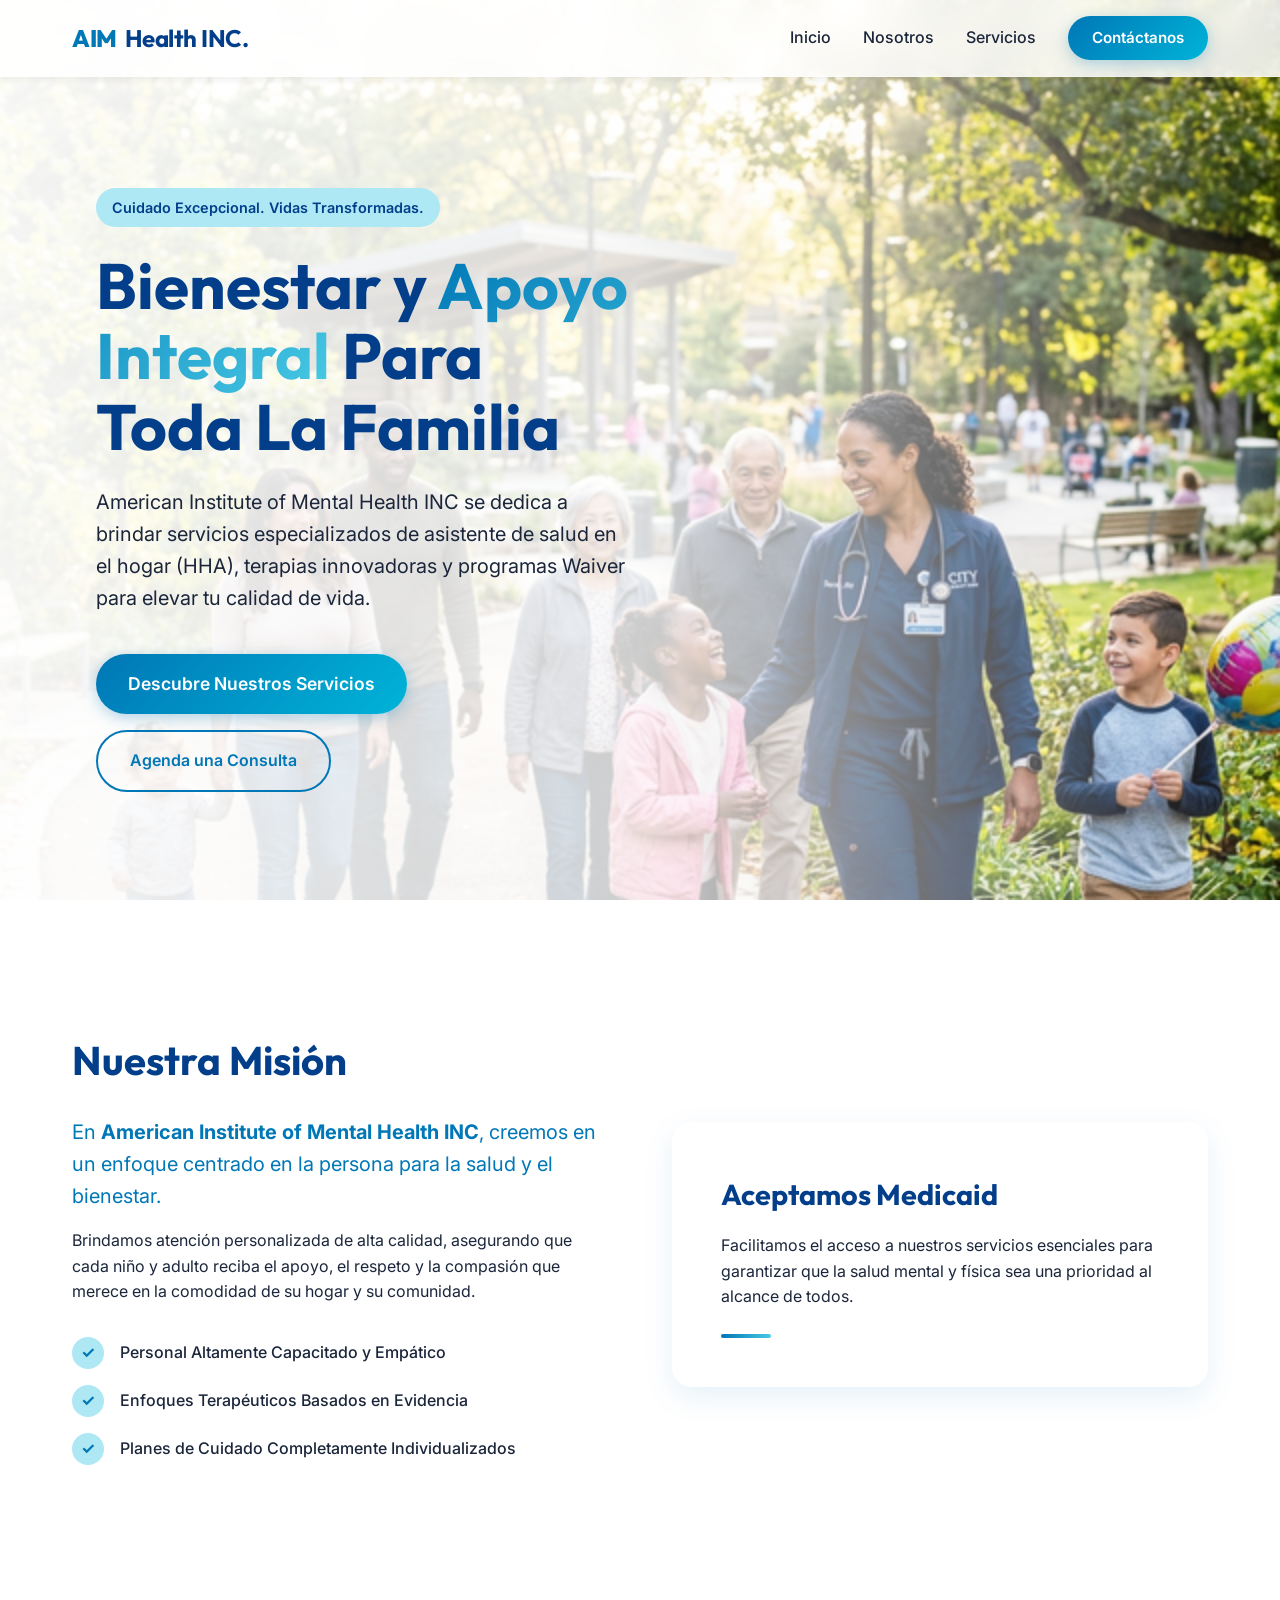
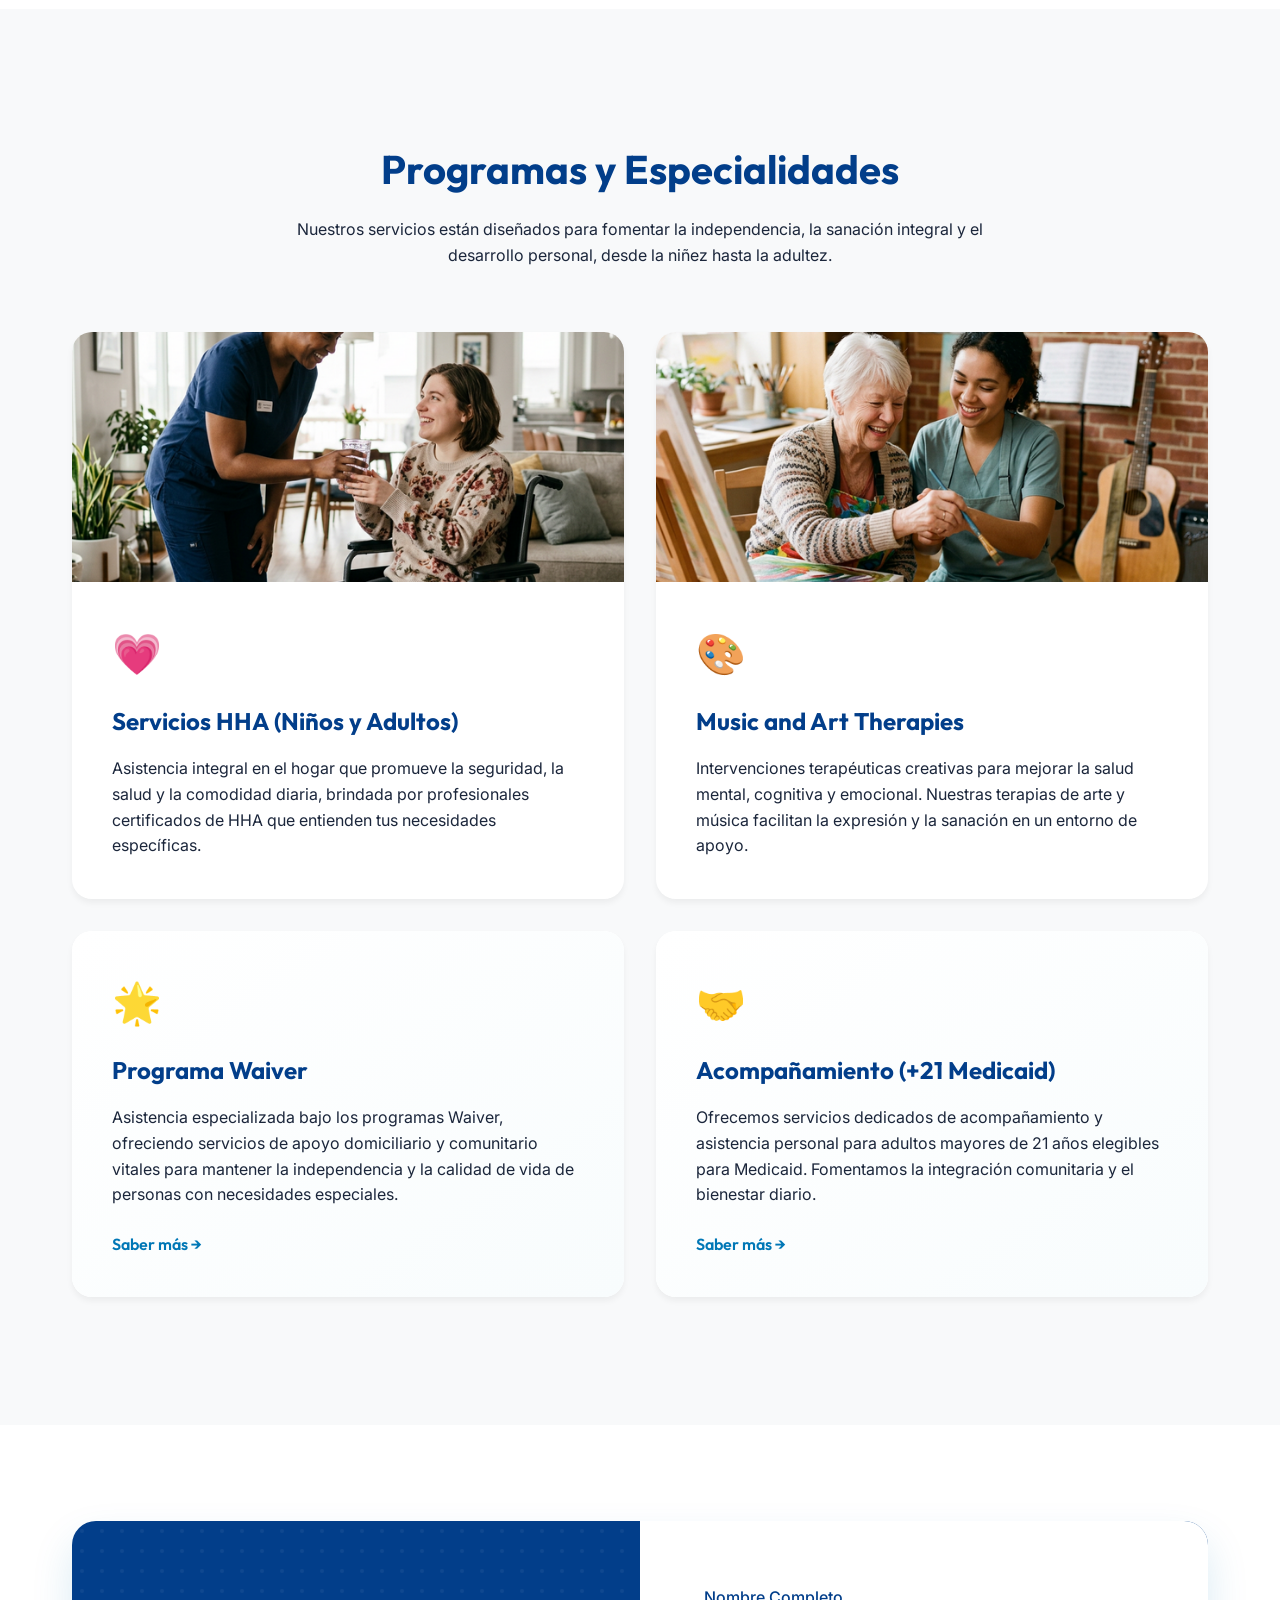
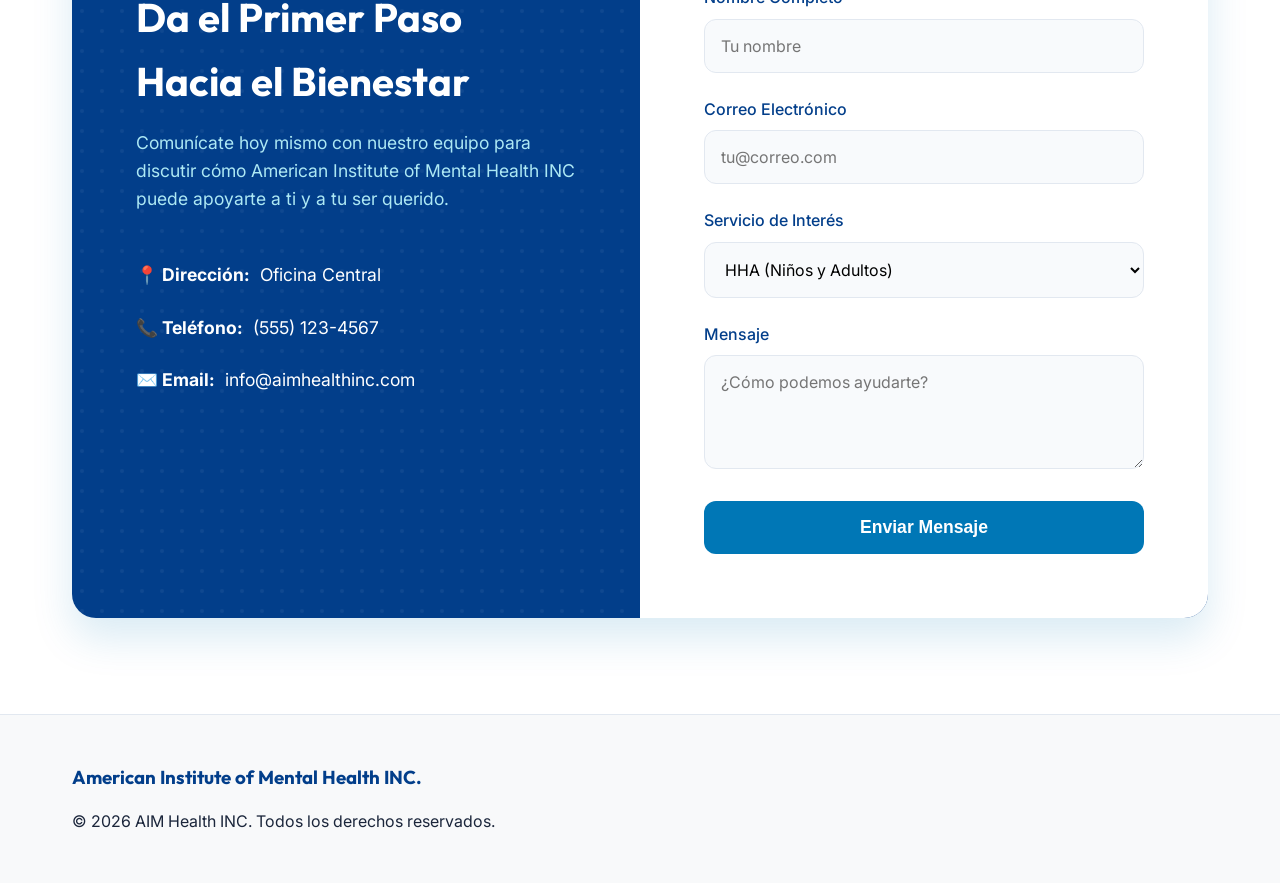
==== index.html @ caf3b5b5 "feat: init premium static site for AIM Health INC with custom domains" ====
<!DOCTYPE html>
<html lang="es">
<head>
    <meta charset="UTF-8">
    <meta name="viewport" content="width=device-width, initial-scale=1.0">
    <title>American Institute of Mental Health INC | Servicios HHA, Terapia y Waiver</title>
    <meta name="description" content="Servicios de HHA para niños y adultos, terapias de música y arte, waiver y acompañamiento de mayores de 21 años con Medicaid.">
    
    <!-- Google Fonts -->
    <link rel="preconnect" href="https://fonts.googleapis.com">
    <link rel="preconnect" href="https://fonts.gstatic.com" crossorigin>
    <link href="https://fonts.googleapis.com/css2?family=Inter:wght@300;400;500;600&family=Outfit:wght@400;600;700;800&display=swap" rel="stylesheet">
    
    <!-- Custom CSS -->
    <link rel="stylesheet" href="css/style.css">
</head>
<body>
    <!-- Navbar -->
    <nav class="navbar" id="navbar">
        <div class="nav-container">
            <a href="#" class="logo">
                <span class="logo-accent">AIM</span> Health INC.
            </a>
            
            <div class="menu-toggle" id="mobile-menu">
                <span class="bar"></span>
                <span class="bar"></span>
                <span class="bar"></span>
            </div>
            
            <ul class="nav-menu" id="nav-menu">
                <li><a href="#inicio" class="nav-link">Inicio</a></li>
                <li><a href="#nosotros" class="nav-link">Nosotros</a></li>
                <li><a href="#servicios" class="nav-link">Servicios</a></li>
                <li><a href="#contacto" class="btn-primary-small block-mobile">Contáctanos</a></li>
            </ul>
        </div>
    </nav>

    <!-- Hero Section -->
    <section id="inicio" class="hero">
        <div class="hero-bg">
            <img src="assets/images/hero_aim_health_1772994815696.png" alt="Profesionales de salud compasivos caminando en el parque" class="hero-image">
            <div class="hero-overlay"></div>
        </div>
        
        <div class="hero-content animate-on-scroll slide-up">
            <span class="badge">Cuidado Excepcional. Vidas Transformadas.</span>
            <h1>Bienestar y <span class="text-gradient">Apoyo Integral</span> Para Toda La Familia</h1>
            <p>American Institute of Mental Health INC se dedica a brindar servicios especializados de asistente de salud en el hogar (HHA), terapias innovadoras y programas Waiver para elevar tu calidad de vida.</p>
            <div class="hero-buttons">
                <a href="#servicios" class="btn-primary">Descubre Nuestros Servicios</a>
                <a href="#contacto" class="btn-secondary">Agenda una Consulta</a>
            </div>
        </div>
    </section>

    <!-- About Section -->
    <section id="nosotros" class="about">
        <div class="container animate-on-scroll fade-in">
            <div class="about-grid">
                <div class="about-text">
                    <h2 class="section-title">Nuestra Misión</h2>
                    <p class="lead">En <strong>American Institute of Mental Health INC</strong>, creemos en un enfoque centrado en la persona para la salud y el bienestar.</p>
                    <p>Brindamos atención personalizada de alta calidad, asegurando que cada niño y adulto reciba el apoyo, el respeto y la compasión que merece en la comodidad de su hogar y su comunidad.</p>
                    
                    <ul class="feature-list">
                        <li>
                            <div class="icon-box">✓</div>
                            <span>Personal Altamente Capacitado y Empático</span>
                        </li>
                        <li>
                            <div class="icon-box">✓</div>
                            <span>Enfoques Terapéuticos Basados en Evidencia</span>
                        </li>
                        <li>
                            <div class="icon-box">✓</div>
                            <span>Planes de Cuidado Completamente Individualizados</span>
                        </li>
                    </ul>
                </div>
                <div class="about-visual">
                    <div class="glass-card premium-card">
                        <h3>Aceptamos Medicaid</h3>
                        <p>Facilitamos el acceso a nuestros servicios esenciales para garantizar que la salud mental y física sea una prioridad al alcance de todos.</p>
                        <div class="gradient-line"></div>
                    </div>
                </div>
            </div>
        </div>
    </section>

    <!-- Services Section -->
    <section id="servicios" class="services">
        <div class="container">
            <div class="section-header animate-on-scroll slide-up">
                <h2>Programas y Especialidades</h2>
                <p>Nuestros servicios están diseñados para fomentar la independencia, la sanación integral y el desarrollo personal, desde la niñez hasta la adultez.</p>
            </div>

            <div class="services-grid">
                <!-- Service 1 -->
                <div class="service-card animate-on-scroll slide-up" style="transition-delay: 0.1s;">
                    <div class="service-image-container">
                        <img src="assets/images/hha_companion_aim_health_1772994912987.png" alt="Servicios HHA" class="service-img">
                    </div>
                    <div class="service-content">
                        <div class="service-icon">💗</div>
                        <h3>Servicios HHA (Niños y Adultos)</h3>
                        <p>Asistencia integral en el hogar que promueve la seguridad, la salud y la comodidad diaria, brindada por profesionales certificados de HHA que entienden tus necesidades específicas.</p>
                    </div>
                </div>

                <!-- Service 2 -->
                <div class="service-card animate-on-scroll slide-up" style="transition-delay: 0.2s;">
                    <div class="service-image-container">
                        <img src="assets/images/therapy_aim_health_1772994847223.png" alt="Music and Art Therapy" class="service-img">
                    </div>
                    <div class="service-content">
                        <div class="service-icon">🎨</div>
                        <h3>Music and Art Therapies</h3>
                        <p>Intervenciones terapéuticas creativas para mejorar la salud mental, cognitiva y emocional. Nuestras terapias de arte y música facilitan la expresión y la sanación en un entorno de apoyo.</p>
                    </div>
                </div>

                <!-- Service 3 -->
                <div class="service-card animate-on-scroll slide-up" style="transition-delay: 0.3s;">
                    <div class="service-content single-content">
                        <div class="service-icon">🌟</div>
                        <h3>Programa Waiver</h3>
                        <p>Asistencia especializada bajo los programas Waiver, ofreciendo servicios de apoyo domiciliario y comunitario vitales para mantener la independencia y la calidad de vida de personas con necesidades especiales.</p>
                        <a href="#contacto" class="btn-link">Saber más &rarr;</a>
                    </div>
                </div>

                <!-- Service 4 -->
                <div class="service-card animate-on-scroll slide-up" style="transition-delay: 0.4s;">
                    <div class="service-content single-content">
                        <div class="service-icon">🤝</div>
                        <h3>Acompañamiento (+21 Medicaid)</h3>
                        <p>Ofrecemos servicios dedicados de acompañamiento y asistencia personal para adultos mayores de 21 años elegibles para Medicaid. Fomentamos la integración comunitaria y el bienestar diario.</p>
                        <a href="#contacto" class="btn-link">Saber más &rarr;</a>
                    </div>
                </div>
            </div>
        </div>
    </section>

    <!-- Call To Action/Contact Section -->
    <section id="contacto" class="contact">
        <div class="container animate-on-scroll fade-in">
            <div class="contact-box glass-panel">
                <div class="contact-info">
                    <h2>Da el Primer Paso Hacia el Bienestar</h2>
                    <p>Comunícate hoy mismo con nuestro equipo para discutir cómo American Institute of Mental Health INC puede apoyarte a ti y a tu ser querido.</p>
                    
                    <div class="info-item">
                        <strong>📍 Dirección:</strong> Oficina Central
                    </div>
                    <div class="info-item">
                        <strong>📞 Teléfono:</strong> (555) 123-4567
                    </div>
                    <div class="info-item">
                        <strong>✉️ Email:</strong> info@aimhealthinc.com
                    </div>
                </div>
                
                <div class="contact-form-container">
                    <form class="contact-form" id="contactForm" onsubmit="event.preventDefault();">
                        <div class="form-group">
                            <label for="name">Nombre Completo</label>
                            <input type="text" id="name" placeholder="Tu nombre" required>
                        </div>
                        <div class="form-group">
                            <label for="email">Correo Electrónico</label>
                            <input type="email" id="email" placeholder="tu@correo.com" required>
                        </div>
                        <div class="form-group">
                            <label for="service">Servicio de Interés</label>
                            <select id="service">
                                <option>HHA (Niños y Adultos)</option>
                                <option>Music and Art Therapies</option>
                                <option>Programa Waiver</option>
                                <option>Acompañamiento (+21 Medicaid)</option>
                                <option>Otro</option>
                            </select>
                        </div>
                        <div class="form-group">
                            <label for="message">Mensaje</label>
                            <textarea id="message" rows="4" placeholder="¿Cómo podemos ayudarte?" required></textarea>
                        </div>
                        <button type="submit" class="btn-submit">Enviar Mensaje</button>
                    </form>
                </div>
            </div>
        </div>
    </section>

    <!-- Footer -->
    <footer class="footer">
        <div class="container text-center">
            <h3 class="footer-logo">American Institute of Mental Health INC.</h3>
            <p>&copy; 2026 AIM Health INC. Todos los derechos reservados.</p>
        </div>
    </footer>

    <!-- Scripts -->
    <script src="js/main.js"></script>
</body>
</html>
---- css/style.css ----
/* 
    American Institute of Mental Health INC
    Premium Stylesheet 
*/

:root {
    /* Color Palette - Calming, Professional, Vibrant */
    --primary: #0077b6;
    --primary-light: #00b4d8;
    --secondary: #023e8a;
    --accent: #48cae4;
    --accent-light: #ade8f4;
    --text-dark: #1b263b;
    --text-light: #778da9;
    --bg-light: #f8f9fa;
    --white: #ffffff;
    
    /* Typography */
    --font-heading: 'Outfit', sans-serif;
    --font-body: 'Inter', sans-serif;
    
    /* Transitions & Shadows */
    --transition: all 0.3s cubic-bezier(0.25, 0.8, 0.25, 1);
    --shadow-sm: 0 4px 6px rgba(0,0,0,0.05);
    --shadow-md: 0 10px 30px rgba(0, 119, 182, 0.1);
    --shadow-lg: 0 20px 40px rgba(0, 119, 182, 0.15);
}

* {
    margin: 0;
    padding: 0;
    box-sizing: border-box;
}

html {
    scroll-behavior: smooth;
}

body {
    font-family: var(--font-body);
    color: var(--text-dark);
    line-height: 1.6;
    background-color: var(--bg-light);
    overflow-x: hidden;
}

h1, h2, h3, h4, .logo {
    font-family: var(--font-heading);
    font-weight: 700;
    color: var(--secondary);
}

a {
    text-decoration: none;
    color: inherit;
}

/* Common Components */
.container {
    max-width: 1200px;
    margin: 0 auto;
    padding: 0 2rem;
}

.text-gradient {
    background: linear-gradient(135deg, var(--primary), var(--accent));
    -webkit-background-clip: text;
    -webkit-text-fill-color: transparent;
}

.btn-primary, .btn-primary-small {
    display: inline-block;
    background: linear-gradient(135deg, var(--primary), var(--primary-light));
    color: var(--white);
    font-weight: 600;
    border-radius: 50px;
    transition: var(--transition);
    box-shadow: 0 4px 15px rgba(0, 119, 182, 0.3);
    border: none;
    cursor: pointer;
}

.btn-primary {
    padding: 1rem 2rem;
    font-size: 1.1rem;
}

.btn-primary-small {
    padding: 0.6rem 1.5rem;
    font-size: 0.95rem;
}

.btn-primary:hover, .btn-primary-small:hover {
    transform: translateY(-3px);
    box-shadow: 0 8px 25px rgba(0, 119, 182, 0.4);
    color: var(--white);
}

.btn-secondary {
    display: inline-block;
    padding: 1rem 2rem;
    background: transparent;
    color: var(--primary);
    border: 2px solid var(--primary);
    font-weight: 600;
    border-radius: 50px;
    transition: var(--transition);
}

.btn-secondary:hover {
    background: var(--primary);
    color: var(--white);
    transform: translateY(-3px);
}

.badge {
    display: inline-block;
    padding: 0.5rem 1rem;
    background: var(--accent-light);
    color: var(--secondary);
    border-radius: 50px;
    font-weight: 600;
    font-size: 0.9rem;
    margin-bottom: 1.5rem;
}

/* Animations */
.animate-on-scroll {
    opacity: 0;
    will-change: transform, opacity;
}

.slide-up {
    transform: translateY(40px);
}

.fade-in {
    transform: translateY(0);
}

.animate-on-scroll.visible {
    opacity: 1;
    transform: translateY(0);
    transition: opacity 0.8s ease-out, transform 0.8s ease-out;
}

/* Navbar (Glassmorphism) */
.navbar {
    position: fixed;
    top: 0;
    width: 100%;
    z-index: 1000;
    background: rgba(255, 255, 255, 0.85);
    backdrop-filter: blur(12px);
    -webkit-backdrop-filter: blur(12px);
    border-bottom: 1px solid rgba(255,255,255,0.3);
    transition: var(--transition);
    box-shadow: var(--shadow-sm);
}

.navbar.scrolled {
    padding: 0.5rem 0;
}

.nav-container {
    max-width: 1200px;
    margin: 0 auto;
    padding: 1rem 2rem;
    display: flex;
    justify-content: space-between;
    align-items: center;
}

.logo {
    font-size: 1.5rem;
    letter-spacing: -0.5px;
    display: flex;
    align-items: center;
    gap: 8px;
}

.logo-accent {
    color: var(--primary);
    font-weight: 800;
}

.nav-menu {
    display: flex;
    gap: 2rem;
    list-style: none;
    align-items: center;
}

.nav-link {
    font-weight: 500;
    color: var(--text-dark);
    position: relative;
    transition: color 0.3s;
}

.nav-link::after {
    content: '';
    position: absolute;
    bottom: -5px;
    left: 0;
    width: 0;
    height: 2px;
    background: var(--primary);
    transition: var(--transition);
}

.nav-link:hover {
    color: var(--primary);
}

.nav-link:hover::after {
    width: 100%;
}

.menu-toggle {
    display: none;
    flex-direction: column;
    cursor: pointer;
    gap: 5px;
}

.menu-toggle .bar {
    width: 25px;
    height: 3px;
    background-color: var(--secondary);
    border-radius: 3px;
    transition: var(--transition);
}

/* Hero Section */
.hero {
    position: relative;
    min-height: 100vh;
    display: flex;
    align-items: center;
    padding-top: 80px;
    overflow: hidden;
}

.hero-bg {
    position: absolute;
    top: 0;
    left: 0;
    width: 100%;
    height: 100%;
    z-index: -1;
}

.hero-image {
    width: 100%;
    height: 100%;
    object-fit: cover;
    object-position: top center;
}

.hero-overlay {
    position: absolute;
    top: 0;
    left: 0;
    width: 100%;
    height: 100%;
    background: linear-gradient(to right, rgba(255,255,255,0.95) 0%, rgba(255,255,255,0.8) 50%, rgba(255,255,255,0) 100%);
}

.hero-content {
    max-width: 600px;
    padding: 2rem;
    margin-left: 5%;
}

.hero-content h1 {
    font-size: 4rem;
    line-height: 1.1;
    margin-bottom: 1.5rem;
}

.hero-content p {
    font-size: 1.25rem;
    color: var(--text-dark);
    margin-bottom: 2.5rem;
}

.hero-buttons {
    display: flex;
    gap: 1rem;
    flex-wrap: wrap;
}

/* About Section */
.about {
    padding: 8rem 0;
    background-color: var(--white);
}

.about-grid {
    display: grid;
    grid-template-columns: 1fr 1fr;
    gap: 4rem;
    align-items: center;
}

.section-title {
    font-size: 2.5rem;
    margin-bottom: 1.5rem;
}

.lead {
    font-size: 1.25rem;
    color: var(--primary);
    margin-bottom: 1rem;
}

.feature-list {
    list-style: none;
    margin-top: 2rem;
}

.feature-list li {
    display: flex;
    align-items: center;
    gap: 1rem;
    margin-bottom: 1rem;
    font-weight: 500;
}

.icon-box {
    width: 32px;
    height: 32px;
    border-radius: 50%;
    background: var(--accent-light);
    color: var(--primary);
    display: flex;
    align-items: center;
    justify-content: center;
    font-weight: bold;
}

.glass-card {
    background: rgba(255, 255, 255, 0.6);
    backdrop-filter: blur(16px);
    -webkit-backdrop-filter: blur(16px);
    border: 1px solid rgba(255, 255, 255, 0.5);
    padding: 3rem;
    border-radius: 20px;
    box-shadow: var(--shadow-md);
    position: relative;
    overflow: hidden;
}

.ambient-blob {
    position: absolute;
    width: 300px;
    height: 300px;
    background: var(--accent-light);
    filter: blur(80px);
    border-radius: 50%;
    z-index: -1;
    opacity: 0.5;
}

.glass-card h3 {
    font-size: 1.8rem;
    margin-bottom: 1rem;
}

.gradient-line {
    height: 4px;
    width: 50px;
    background: linear-gradient(90deg, var(--primary), var(--accent));
    margin-top: 1.5rem;
    border-radius: 2px;
}

/* Services Section */
.services {
    padding: 8rem 0;
    background: var(--bg-light);
}

.section-header {
    text-align: center;
    max-width: 700px;
    margin: 0 auto 4rem;
}

.section-header h2 {
    font-size: 2.5rem;
    margin-bottom: 1rem;
}

.services-grid {
    display: grid;
    grid-template-columns: repeat(2, 1fr);
    gap: 2rem;
}

.service-card {
    background: var(--white);
    border-radius: 20px;
    overflow: hidden;
    position: relative;
    box-shadow: var(--shadow-sm);
    transition: var(--transition);
    display: flex;
    flex-direction: column;
}

.service-card:hover {
    transform: translateY(-10px);
    box-shadow: var(--shadow-lg);
}

.service-image-container {
    height: 250px;
    overflow: hidden;
}

.service-img {
    width: 100%;
    height: 100%;
    object-fit: cover;
    transition: transform 0.5s ease;
}

.service-card:hover .service-img {
    transform: scale(1.05);
}

.service-content {
    padding: 2.5rem;
    flex-grow: 1;
}

.single-content {
    display: flex;
    flex-direction: column;
    justify-content: center;
    height: 100%;
    background: linear-gradient(145deg, var(--white) 0%, #f8fcfd 100%);
}

.service-icon {
    font-size: 2.5rem;
    margin-bottom: 1rem;
}

.service-card h3 {
    font-size: 1.5rem;
    margin-bottom: 1rem;
}

.btn-link {
    display: inline-block;
    margin-top: 1.5rem;
    color: var(--primary);
    font-weight: 600;
    font-family: var(--font-heading);
}

.btn-link:hover {
    color: var(--secondary);
    text-decoration: underline;
}

/* Contact Section */
.contact {
    padding: 6rem 0;
    background: var(--white);
    position: relative;
}

.glass-panel {
    display: grid;
    grid-template-columns: 1fr 1fr;
    background: var(--secondary);
    border-radius: 24px;
    overflow: hidden;
    box-shadow: var(--shadow-lg);
}

.contact-info {
    padding: 4rem;
    color: var(--white);
    background: url('data:image/svg+xml;utf8,<svg width="100" height="100" xmlns="http://www.w3.org/2000/svg"><defs><pattern id="dots" x="0" y="0" width="20" height="20" patternUnits="userSpaceOnUse"><circle fill="rgba(255,255,255,0.05)" cx="10" cy="10" r="2"></circle></pattern></defs><rect x="0" y="0" width="100%" height="100%" fill="url(%23dots)"></rect></svg>');
}

.contact-info h2 {
    color: var(--white);
    font-size: 2.5rem;
    margin-bottom: 1rem;
}

.contact-info p {
    color: var(--accent-light);
    margin-bottom: 3rem;
    font-size: 1.1rem;
}

.info-item {
    margin-bottom: 1.5rem;
    font-size: 1.1rem;
    display: flex;
    align-items: center;
    gap: 10px;
}

.contact-form-container {
    padding: 4rem;
    background: var(--white);
}

.form-group {
    margin-bottom: 1.5rem;
}

.form-group label {
    display: block;
    margin-bottom: 0.5rem;
    font-weight: 500;
    color: var(--secondary);
}

.form-group input, 
.form-group select, 
.form-group textarea {
    width: 100%;
    padding: 1rem;
    border: 1px solid #e2e8f0;
    border-radius: 12px;
    font-family: var(--font-body);
    font-size: 1rem;
    transition: var(--transition);
    background: #f8fafc;
}

.form-group input:focus, 
.form-group select:focus, 
.form-group textarea:focus {
    outline: none;
    border-color: var(--primary);
    background: var(--white);
    box-shadow: 0 0 0 4px rgba(0, 119, 182, 0.1);
}

.btn-submit {
    width: 100%;
    padding: 1rem;
    background: var(--primary);
    color: var(--white);
    border: none;
    border-radius: 12px;
    font-weight: 600;
    font-size: 1.1rem;
    cursor: pointer;
    transition: var(--transition);
}

.btn-submit:hover {
    background: var(--secondary);
    transform: translateY(-2px);
}

/* Footer */
.footer {
    background: var(--bg-light);
    padding: 3rem 0;
    border-top: 1px solid #e2e8f0;
}

.footer-logo {
    color: var(--secondary);
    margin-bottom: 1rem;
}

/* Responsive */
@media (max-width: 900px) {
    .about-grid, .glass-panel {
        grid-template-columns: 1fr;
    }
    
    .hero-content {
        margin-left: 0;
        text-align: center;
        margin: 0 auto;
        padding-top: 4rem;
    }
    
    .hero-overlay {
        background: rgba(255,255,255,0.85); /* fully cover on mobile so text is legible */
    }

    .hero-buttons {
        justify-content: center;
    }
    
    .hero-content h1 {
        font-size: 2.8rem;
    }
}

@media (max-width: 768px) {
    .services-grid {
        grid-template-columns: 1fr;
    }
    
    .menu-toggle {
        display: flex;
    }
    
    .nav-menu {
        position: absolute;
        top: 100%;
        left: -100%;
        width: 100%;
        background: rgba(255, 255, 255, 0.98);
        flex-direction: column;
        padding: 2rem;
        transition: 0.3s ease-in-out;
        box-shadow: 0 10px 15px rgba(0,0,0,0.05);
    }
    
    .nav-menu.active {
        left: 0;
    }
    
    .contact-info, .contact-form-container {
        padding: 2rem;
    }
}
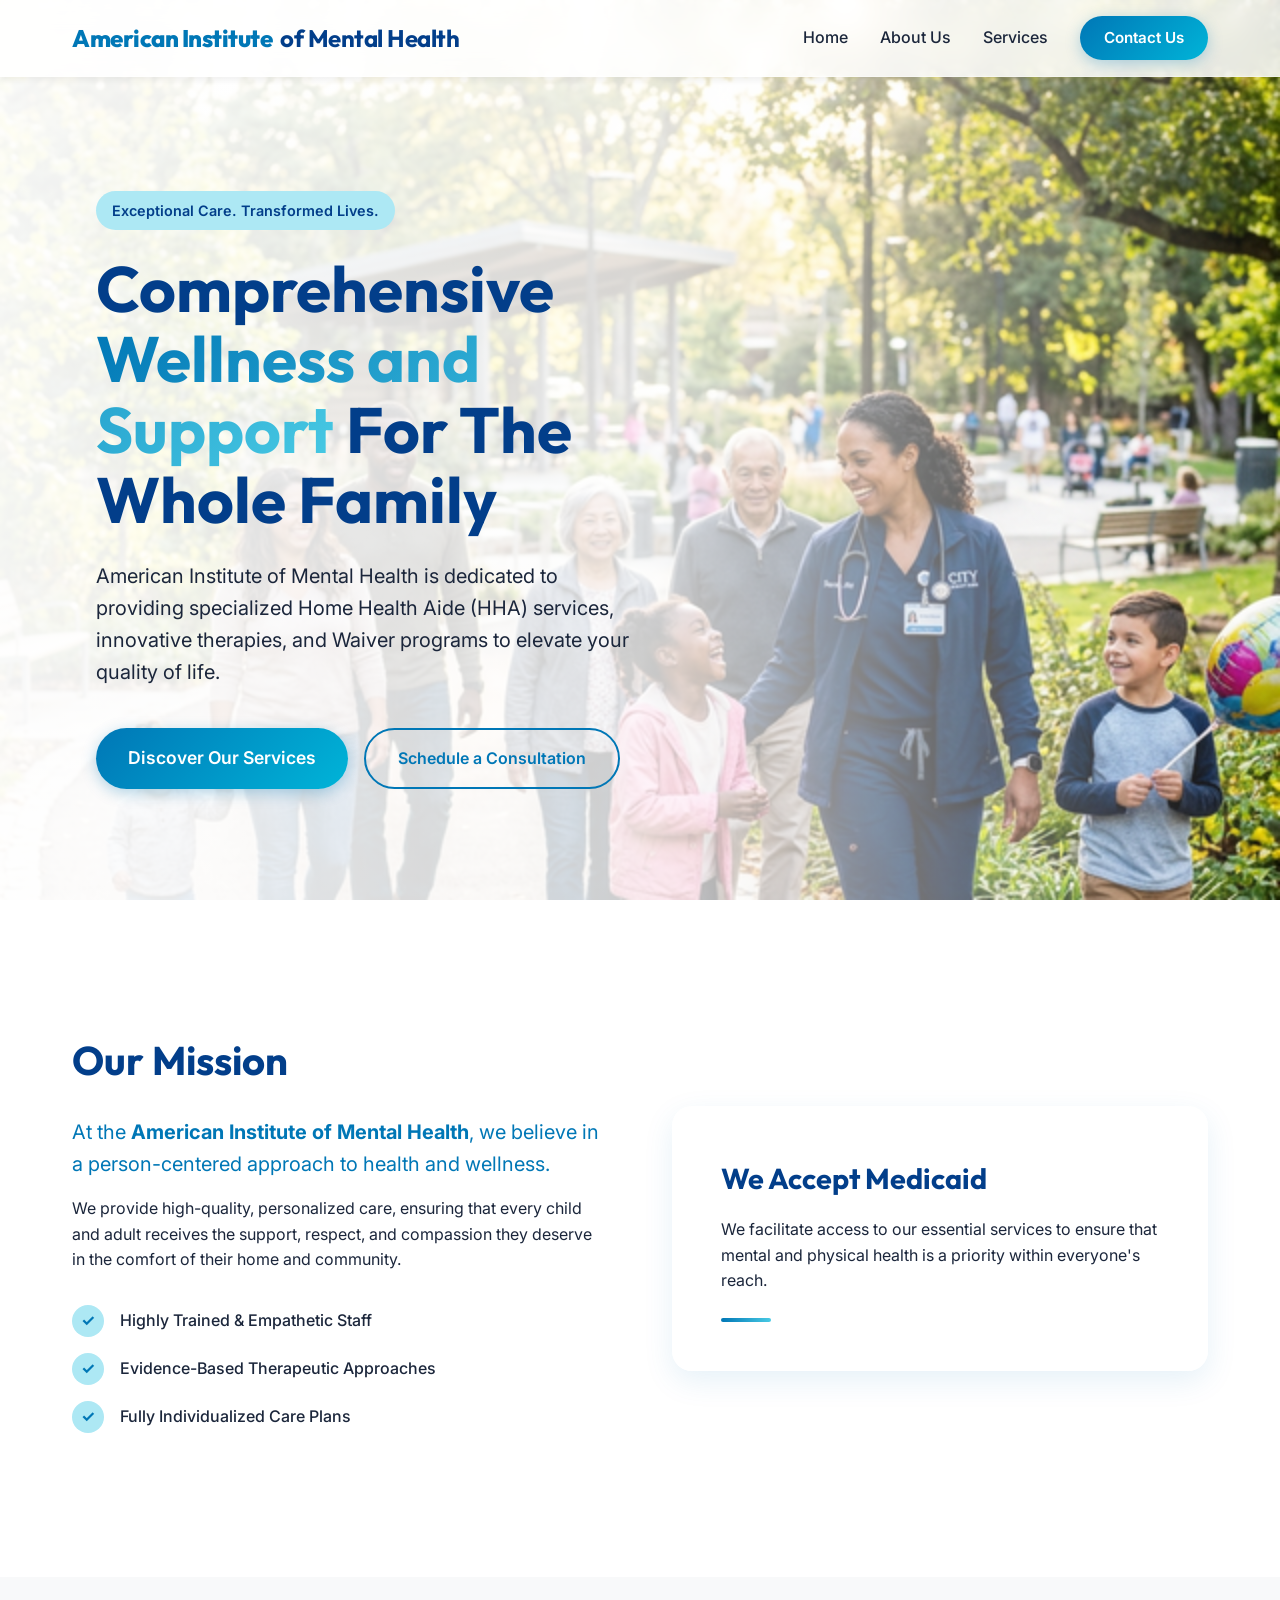
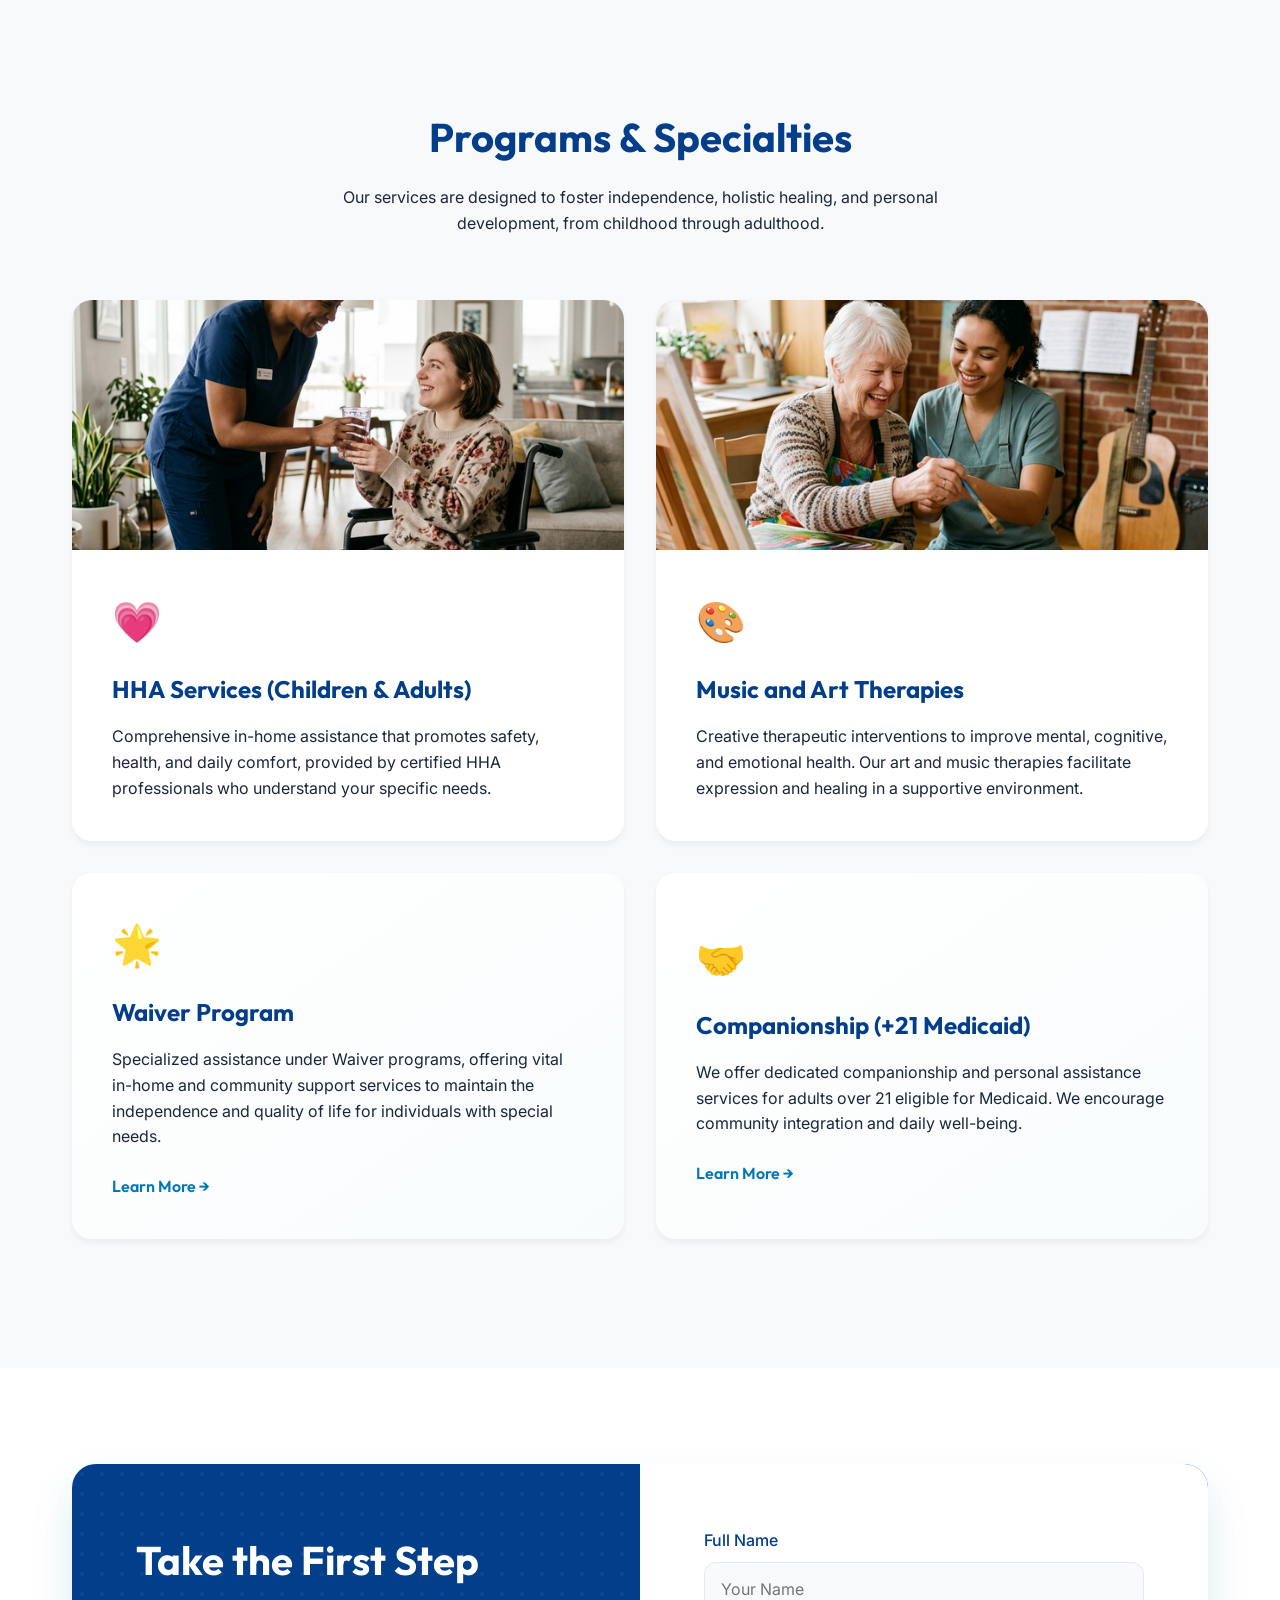
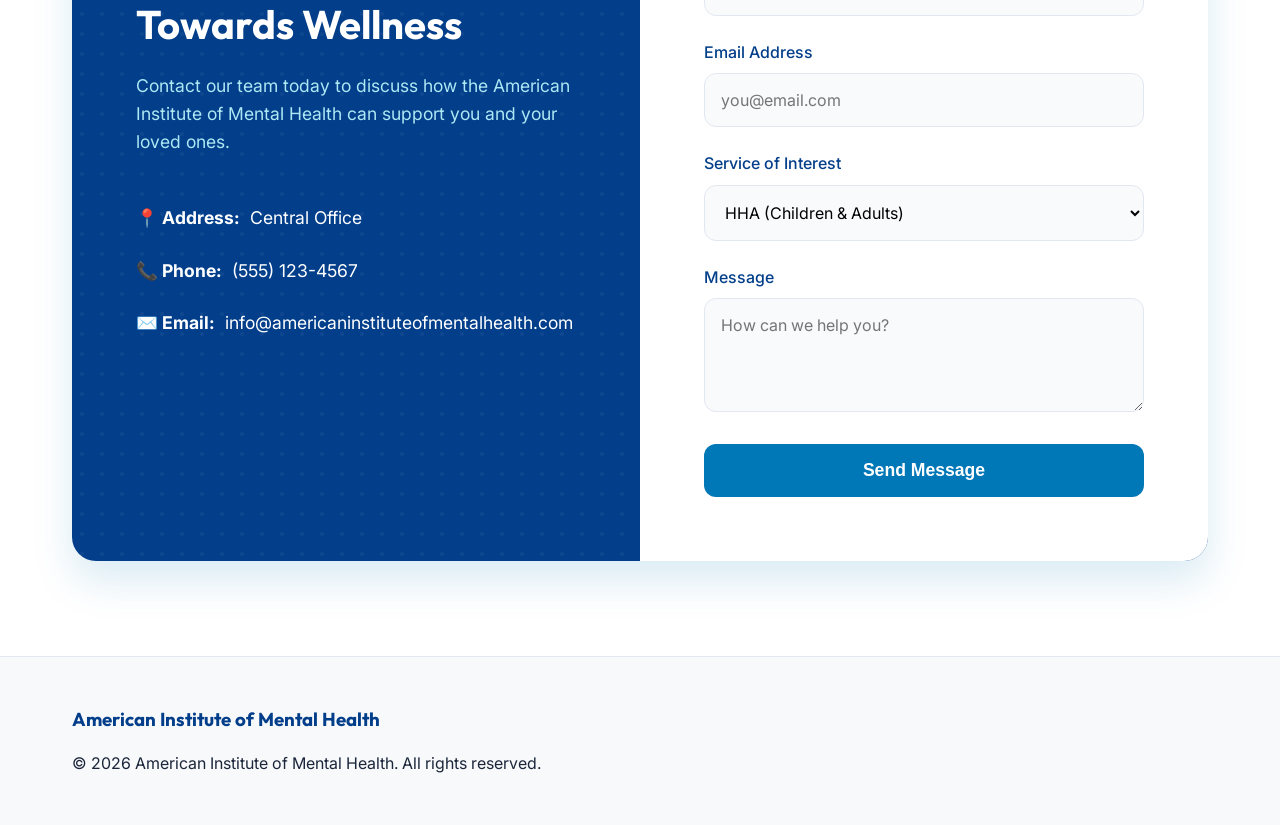
==== commit 4ab9df10: "fix: translate website to English and remove INC from name" ====
--- a/index.html
+++ b/index.html
@@ -1,10 +1,10 @@
 <!DOCTYPE html>
-<html lang="es">
+<html lang="en">
 <head>
     <meta charset="UTF-8">
     <meta name="viewport" content="width=device-width, initial-scale=1.0">
-    <title>American Institute of Mental Health INC | Servicios HHA, Terapia y Waiver</title>
-    <meta name="description" content="Servicios de HHA para niños y adultos, terapias de música y arte, waiver y acompañamiento de mayores de 21 años con Medicaid.">
+    <title>American Institute of Mental Health | HHA, Therapy & Waiver Services</title>
+    <meta name="description" content="HHA services for children and adults, music and art therapies, waiver programs, and Medicaid companionship for those over 21.">
     
     <!-- Google Fonts -->
     <link rel="preconnect" href="https://fonts.googleapis.com">
@@ -19,7 +19,7 @@
     <nav class="navbar" id="navbar">
         <div class="nav-container">
             <a href="#" class="logo">
-                <span class="logo-accent">AIM</span> Health INC.
+                <span class="logo-accent">American Institute</span> of Mental Health
             </a>
             
             <div class="menu-toggle" id="mobile-menu">
@@ -29,60 +29,60 @@
             </div>
             
             <ul class="nav-menu" id="nav-menu">
-                <li><a href="#inicio" class="nav-link">Inicio</a></li>
-                <li><a href="#nosotros" class="nav-link">Nosotros</a></li>
-                <li><a href="#servicios" class="nav-link">Servicios</a></li>
-                <li><a href="#contacto" class="btn-primary-small block-mobile">Contáctanos</a></li>
+                <li><a href="#home" class="nav-link">Home</a></li>
+                <li><a href="#about" class="nav-link">About Us</a></li>
+                <li><a href="#services" class="nav-link">Services</a></li>
+                <li><a href="#contact" class="btn-primary-small block-mobile">Contact Us</a></li>
             </ul>
         </div>
     </nav>
 
     <!-- Hero Section -->
-    <section id="inicio" class="hero">
+    <section id="home" class="hero">
         <div class="hero-bg">
-            <img src="assets/images/hero_aim_health_1772994815696.png" alt="Profesionales de salud compasivos caminando en el parque" class="hero-image">
+            <img src="assets/images/hero_aim_health_1772994815696.png" alt="Compassionate healthcare professionals walking in a park" class="hero-image">
             <div class="hero-overlay"></div>
         </div>
         
         <div class="hero-content animate-on-scroll slide-up">
-            <span class="badge">Cuidado Excepcional. Vidas Transformadas.</span>
-            <h1>Bienestar y <span class="text-gradient">Apoyo Integral</span> Para Toda La Familia</h1>
-            <p>American Institute of Mental Health INC se dedica a brindar servicios especializados de asistente de salud en el hogar (HHA), terapias innovadoras y programas Waiver para elevar tu calidad de vida.</p>
+            <span class="badge">Exceptional Care. Transformed Lives.</span>
+            <h1>Comprehensive <span class="text-gradient">Wellness and Support</span> For The Whole Family</h1>
+            <p>American Institute of Mental Health is dedicated to providing specialized Home Health Aide (HHA) services, innovative therapies, and Waiver programs to elevate your quality of life.</p>
             <div class="hero-buttons">
-                <a href="#servicios" class="btn-primary">Descubre Nuestros Servicios</a>
-                <a href="#contacto" class="btn-secondary">Agenda una Consulta</a>
+                <a href="#services" class="btn-primary">Discover Our Services</a>
+                <a href="#contact" class="btn-secondary">Schedule a Consultation</a>
             </div>
         </div>
     </section>
 
     <!-- About Section -->
-    <section id="nosotros" class="about">
+    <section id="about" class="about">
         <div class="container animate-on-scroll fade-in">
             <div class="about-grid">
                 <div class="about-text">
-                    <h2 class="section-title">Nuestra Misión</h2>
-                    <p class="lead">En <strong>American Institute of Mental Health INC</strong>, creemos en un enfoque centrado en la persona para la salud y el bienestar.</p>
-                    <p>Brindamos atención personalizada de alta calidad, asegurando que cada niño y adulto reciba el apoyo, el respeto y la compasión que merece en la comodidad de su hogar y su comunidad.</p>
+                    <h2 class="section-title">Our Mission</h2>
+                    <p class="lead">At the <strong>American Institute of Mental Health</strong>, we believe in a person-centered approach to health and wellness.</p>
+                    <p>We provide high-quality, personalized care, ensuring that every child and adult receives the support, respect, and compassion they deserve in the comfort of their home and community.</p>
                     
                     <ul class="feature-list">
                         <li>
                             <div class="icon-box">✓</div>
-                            <span>Personal Altamente Capacitado y Empático</span>
+                            <span>Highly Trained & Empathetic Staff</span>
                         </li>
                         <li>
                             <div class="icon-box">✓</div>
-                            <span>Enfoques Terapéuticos Basados en Evidencia</span>
+                            <span>Evidence-Based Therapeutic Approaches</span>
                         </li>
                         <li>
                             <div class="icon-box">✓</div>
-                            <span>Planes de Cuidado Completamente Individualizados</span>
+                            <span>Fully Individualized Care Plans</span>
                         </li>
                     </ul>
                 </div>
                 <div class="about-visual">
                     <div class="glass-card premium-card">
-                        <h3>Aceptamos Medicaid</h3>
-                        <p>Facilitamos el acceso a nuestros servicios esenciales para garantizar que la salud mental y física sea una prioridad al alcance de todos.</p>
+                        <h3>We Accept Medicaid</h3>
+                        <p>We facilitate access to our essential services to ensure that mental and physical health is a priority within everyone's reach.</p>
                         <div class="gradient-line"></div>
                     </div>
                 </div>
@@ -91,23 +91,23 @@
     </section>
 
     <!-- Services Section -->
-    <section id="servicios" class="services">
+    <section id="services" class="services">
         <div class="container">
             <div class="section-header animate-on-scroll slide-up">
-                <h2>Programas y Especialidades</h2>
-                <p>Nuestros servicios están diseñados para fomentar la independencia, la sanación integral y el desarrollo personal, desde la niñez hasta la adultez.</p>
+                <h2>Programs & Specialties</h2>
+                <p>Our services are designed to foster independence, holistic healing, and personal development, from childhood through adulthood.</p>
             </div>
 
             <div class="services-grid">
                 <!-- Service 1 -->
                 <div class="service-card animate-on-scroll slide-up" style="transition-delay: 0.1s;">
                     <div class="service-image-container">
-                        <img src="assets/images/hha_companion_aim_health_1772994912987.png" alt="Servicios HHA" class="service-img">
+                        <img src="assets/images/hha_companion_aim_health_1772994912987.png" alt="HHA Services" class="service-img">
                     </div>
                     <div class="service-content">
                         <div class="service-icon">💗</div>
-                        <h3>Servicios HHA (Niños y Adultos)</h3>
-                        <p>Asistencia integral en el hogar que promueve la seguridad, la salud y la comodidad diaria, brindada por profesionales certificados de HHA que entienden tus necesidades específicas.</p>
+                        <h3>HHA Services (Children & Adults)</h3>
+                        <p>Comprehensive in-home assistance that promotes safety, health, and daily comfort, provided by certified HHA professionals who understand your specific needs.</p>
                     </div>
                 </div>
 
@@ -119,7 +119,7 @@
                     <div class="service-content">
                         <div class="service-icon">🎨</div>
                         <h3>Music and Art Therapies</h3>
-                        <p>Intervenciones terapéuticas creativas para mejorar la salud mental, cognitiva y emocional. Nuestras terapias de arte y música facilitan la expresión y la sanación en un entorno de apoyo.</p>
+                        <p>Creative therapeutic interventions to improve mental, cognitive, and emotional health. Our art and music therapies facilitate expression and healing in a supportive environment.</p>
                     </div>
                 </div>
 
@@ -127,9 +127,9 @@
                 <div class="service-card animate-on-scroll slide-up" style="transition-delay: 0.3s;">
                     <div class="service-content single-content">
                         <div class="service-icon">🌟</div>
-                        <h3>Programa Waiver</h3>
-                        <p>Asistencia especializada bajo los programas Waiver, ofreciendo servicios de apoyo domiciliario y comunitario vitales para mantener la independencia y la calidad de vida de personas con necesidades especiales.</p>
-                        <a href="#contacto" class="btn-link">Saber más &rarr;</a>
+                        <h3>Waiver Program</h3>
+                        <p>Specialized assistance under Waiver programs, offering vital in-home and community support services to maintain the independence and quality of life for individuals with special needs.</p>
+                        <a href="#contact" class="btn-link">Learn More &rarr;</a>
                     </div>
                 </div>
 
@@ -137,9 +137,9 @@
                 <div class="service-card animate-on-scroll slide-up" style="transition-delay: 0.4s;">
                     <div class="service-content single-content">
                         <div class="service-icon">🤝</div>
-                        <h3>Acompañamiento (+21 Medicaid)</h3>
-                        <p>Ofrecemos servicios dedicados de acompañamiento y asistencia personal para adultos mayores de 21 años elegibles para Medicaid. Fomentamos la integración comunitaria y el bienestar diario.</p>
-                        <a href="#contacto" class="btn-link">Saber más &rarr;</a>
+                        <h3>Companionship (+21 Medicaid)</h3>
+                        <p>We offer dedicated companionship and personal assistance services for adults over 21 eligible for Medicaid. We encourage community integration and daily well-being.</p>
+                        <a href="#contact" class="btn-link">Learn More &rarr;</a>
                     </div>
                 </div>
             </div>
@@ -147,49 +147,49 @@
     </section>
 
     <!-- Call To Action/Contact Section -->
-    <section id="contacto" class="contact">
+    <section id="contact" class="contact">
         <div class="container animate-on-scroll fade-in">
             <div class="contact-box glass-panel">
                 <div class="contact-info">
-                    <h2>Da el Primer Paso Hacia el Bienestar</h2>
-                    <p>Comunícate hoy mismo con nuestro equipo para discutir cómo American Institute of Mental Health INC puede apoyarte a ti y a tu ser querido.</p>
+                    <h2>Take the First Step Towards Wellness</h2>
+                    <p>Contact our team today to discuss how the American Institute of Mental Health can support you and your loved ones.</p>
                     
                     <div class="info-item">
-                        <strong>📍 Dirección:</strong> Oficina Central
+                        <strong>📍 Address:</strong> Central Office
                     </div>
                     <div class="info-item">
-                        <strong>📞 Teléfono:</strong> (555) 123-4567
+                        <strong>📞 Phone:</strong> (555) 123-4567
                     </div>
                     <div class="info-item">
-                        <strong>✉️ Email:</strong> info@aimhealthinc.com
+                        <strong>✉️ Email:</strong> info@americaninstituteofmentalhealth.com
                     </div>
                 </div>
                 
                 <div class="contact-form-container">
                     <form class="contact-form" id="contactForm" onsubmit="event.preventDefault();">
                         <div class="form-group">
-                            <label for="name">Nombre Completo</label>
-                            <input type="text" id="name" placeholder="Tu nombre" required>
-                        </div>
-                        <div class="form-group">
-                            <label for="email">Correo Electrónico</label>
-                            <input type="email" id="email" placeholder="tu@correo.com" required>
-                        </div>
-                        <div class="form-group">
-                            <label for="service">Servicio de Interés</label>
+                            <label for="name">Full Name</label>
+                            <input type="text" id="name" placeholder="Your Name" required>
+                        </div>
+                        <div class="form-group">
+                            <label for="email">Email Address</label>
+                            <input type="email" id="email" placeholder="you@email.com" required>
+                        </div>
+                        <div class="form-group">
+                            <label for="service">Service of Interest</label>
                             <select id="service">
-                                <option>HHA (Niños y Adultos)</option>
+                                <option>HHA (Children & Adults)</option>
                                 <option>Music and Art Therapies</option>
-                                <option>Programa Waiver</option>
-                                <option>Acompañamiento (+21 Medicaid)</option>
-                                <option>Otro</option>
+                                <option>Waiver Program</option>
+                                <option>Companionship (+21 Medicaid)</option>
+                                <option>Other</option>
                             </select>
                         </div>
                         <div class="form-group">
-                            <label for="message">Mensaje</label>
-                            <textarea id="message" rows="4" placeholder="¿Cómo podemos ayudarte?" required></textarea>
-                        </div>
-                        <button type="submit" class="btn-submit">Enviar Mensaje</button>
+                            <label for="message">Message</label>
+                            <textarea id="message" rows="4" placeholder="How can we help you?" required></textarea>
+                        </div>
+                        <button type="submit" class="btn-submit">Send Message</button>
                     </form>
                 </div>
             </div>
@@ -199,8 +199,8 @@
     <!-- Footer -->
     <footer class="footer">
         <div class="container text-center">
-            <h3 class="footer-logo">American Institute of Mental Health INC.</h3>
-            <p>&copy; 2026 AIM Health INC. Todos los derechos reservados.</p>
+            <h3 class="footer-logo">American Institute of Mental Health</h3>
+            <p>&copy; 2026 American Institute of Mental Health. All rights reserved.</p>
         </div>
     </footer>
 
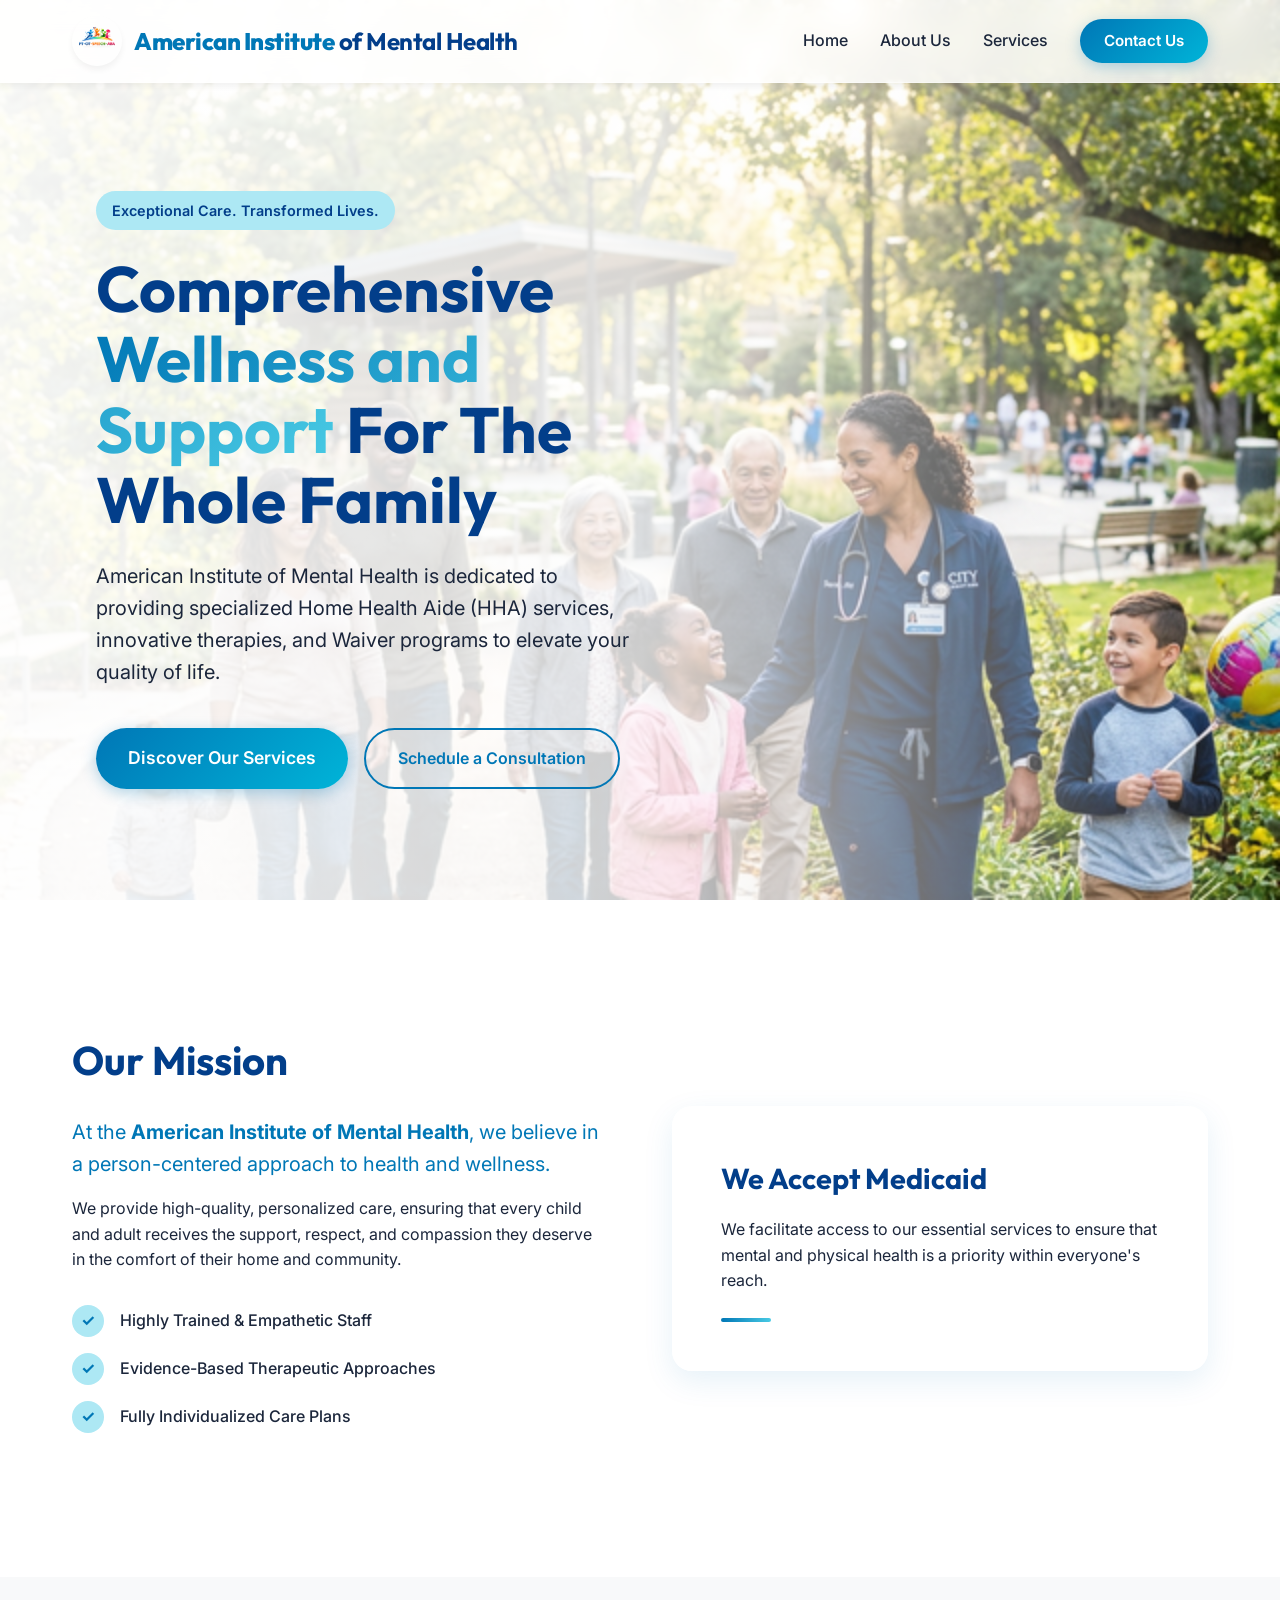
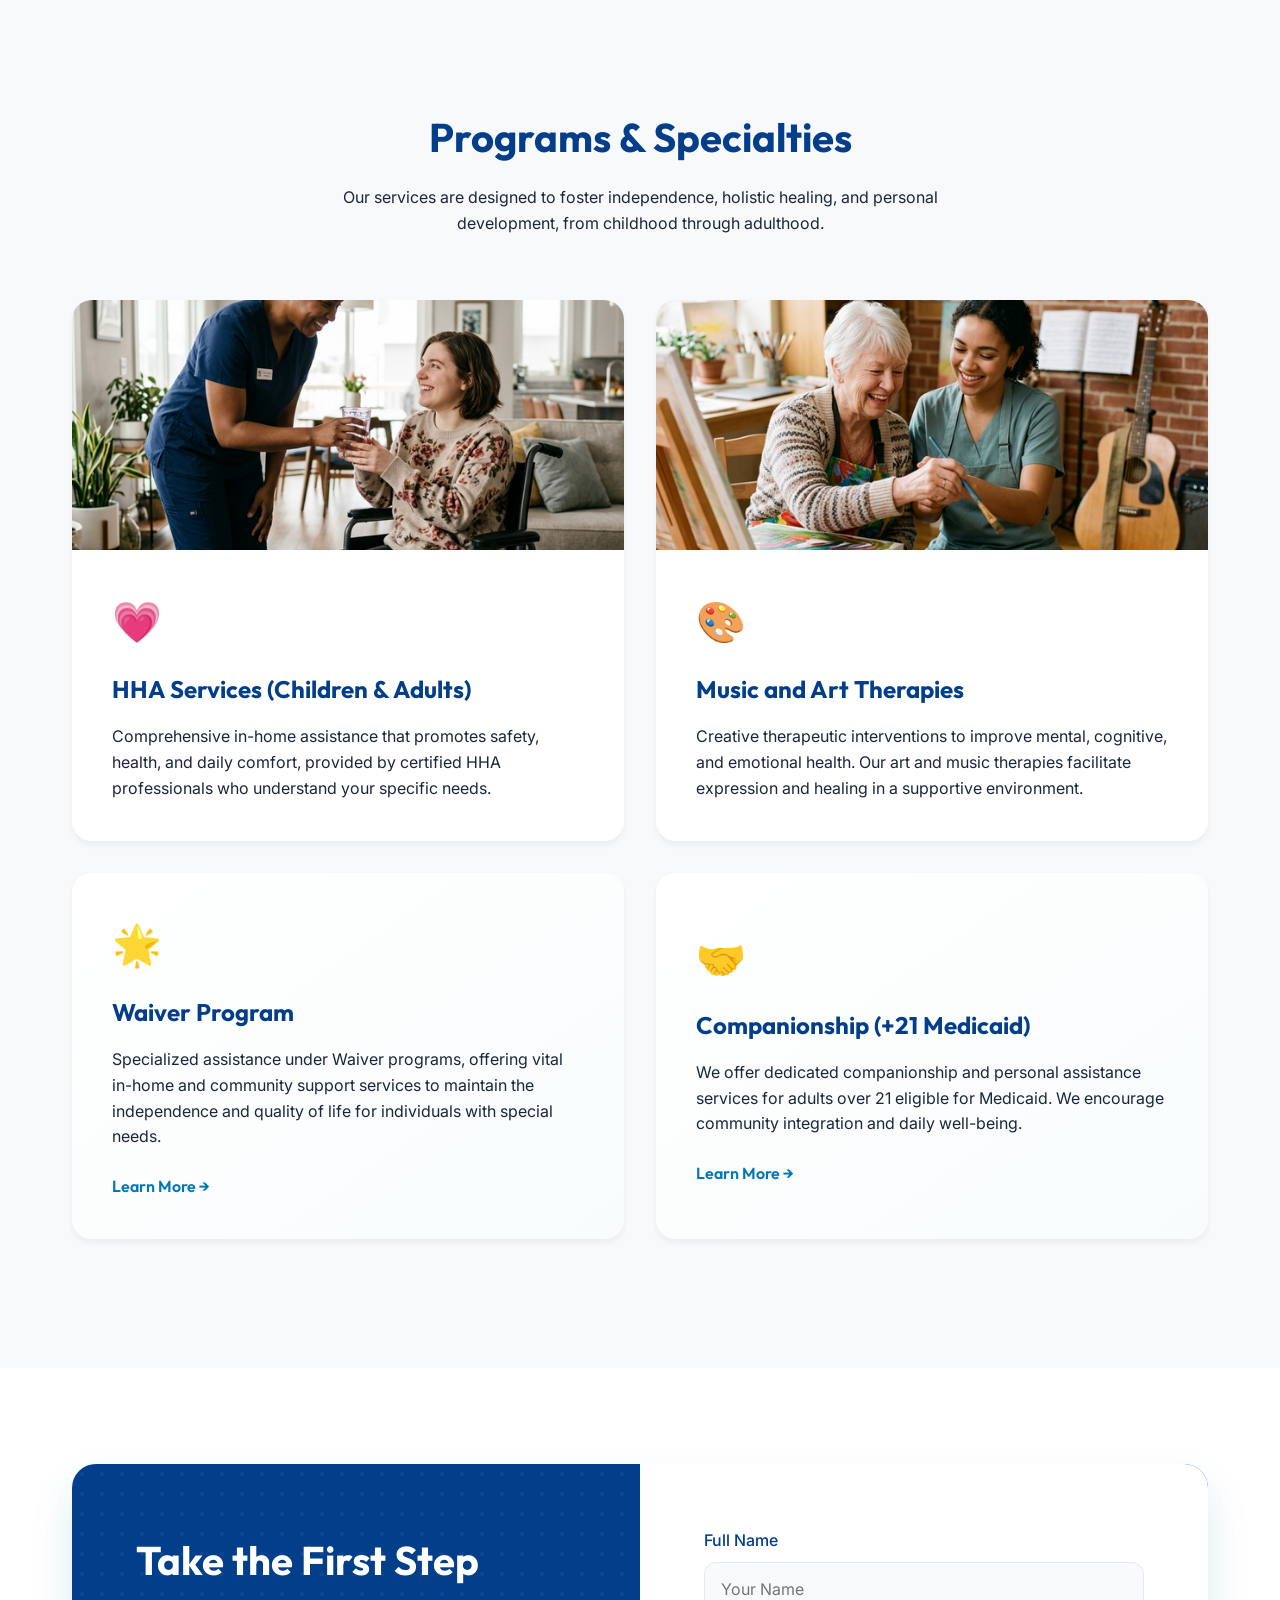
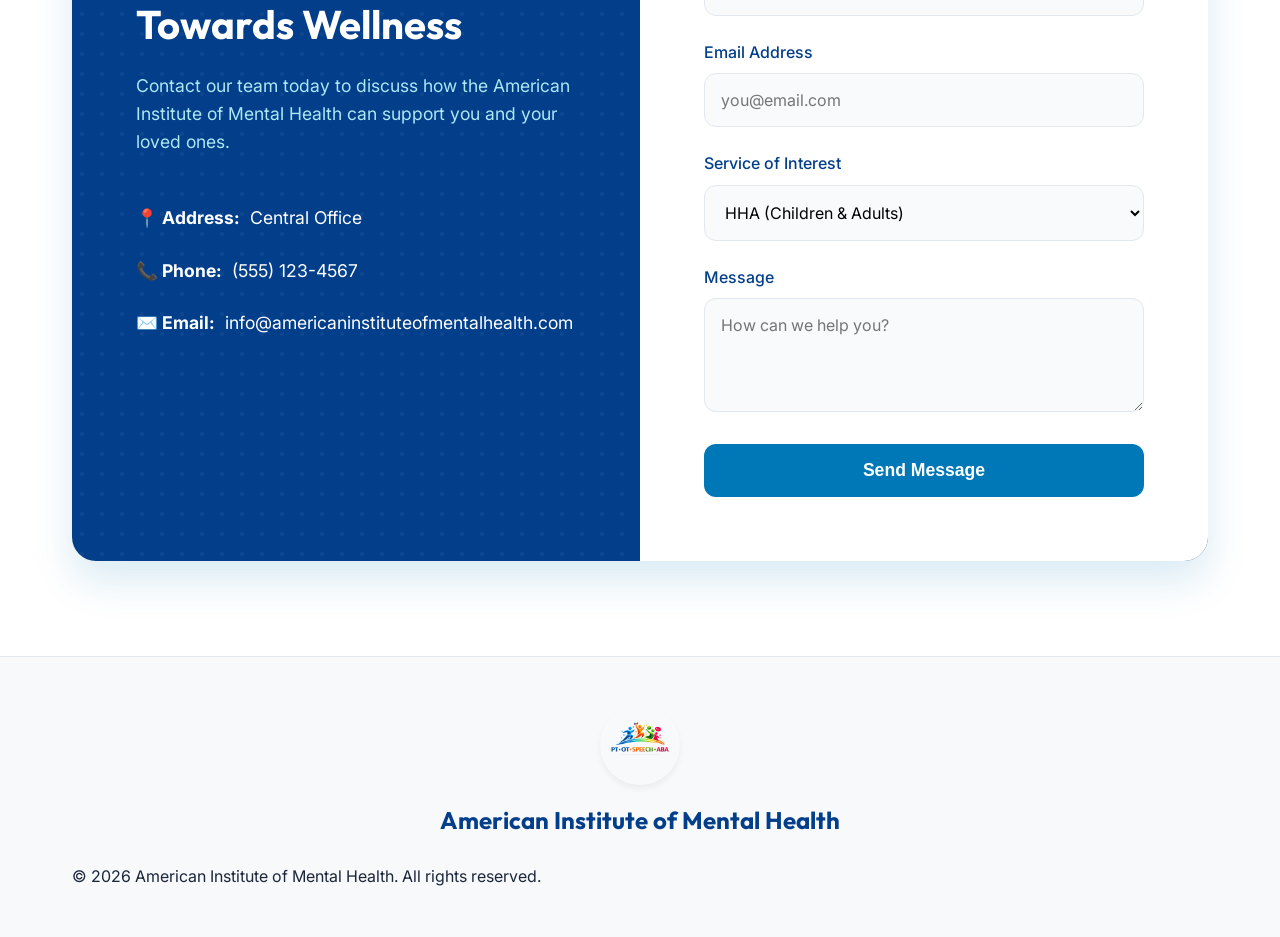
==== commit 41cf0096: "Add company logo to header and footer" ====
--- a/index.html
+++ b/index.html
@@ -19,7 +19,8 @@
     <nav class="navbar" id="navbar">
         <div class="nav-container">
             <a href="#" class="logo">
-                <span class="logo-accent">American Institute</span> of Mental Health
+                <img src="assets/images/logo.png" alt="American Institute of Mental Health Logo" class="nav-logo">
+                <span class="logo-text"><span class="logo-accent">American Institute</span> of Mental Health</span>
             </a>
             
             <div class="menu-toggle" id="mobile-menu">
@@ -199,7 +200,10 @@
     <!-- Footer -->
     <footer class="footer">
         <div class="container text-center">
-            <h3 class="footer-logo">American Institute of Mental Health</h3>
+            <div class="footer-brand">
+                <img src="assets/images/logo.png" alt="AIMH Logo" class="footer-logo-img">
+                <h3 class="footer-logo-text">American Institute of Mental Health</h3>
+            </div>
             <p>&copy; 2026 American Institute of Mental Health. All rights reserved.</p>
         </div>
     </footer>
--- a/css/style.css
+++ b/css/style.css
@@ -176,7 +176,14 @@
     letter-spacing: -0.5px;
     display: flex;
     align-items: center;
-    gap: 8px;
+    gap: 12px;
+}
+
+.nav-logo {
+    height: 50px;
+    width: auto;
+    border-radius: 50%; /* Make circular image round */
+    box-shadow: var(--shadow-sm);
 }
 
 .logo-accent {
@@ -572,9 +579,26 @@
     border-top: 1px solid #e2e8f0;
 }
 
-.footer-logo {
+.footer-brand {
+    display: flex;
+    flex-direction: column;
+    align-items: center;
+    gap: 1rem;
+    margin-bottom: 1.5rem;
+}
+
+.footer-logo-img {
+    height: 80px;
+    width: auto;
+    border-radius: 50%;
+    box-shadow: var(--shadow-sm);
+}
+
+.footer-logo-text {
     color: var(--secondary);
-    margin-bottom: 1rem;
+    font-family: var(--font-heading);
+    font-weight: 700;
+    font-size: 1.5rem;
 }
 
 /* Responsive */
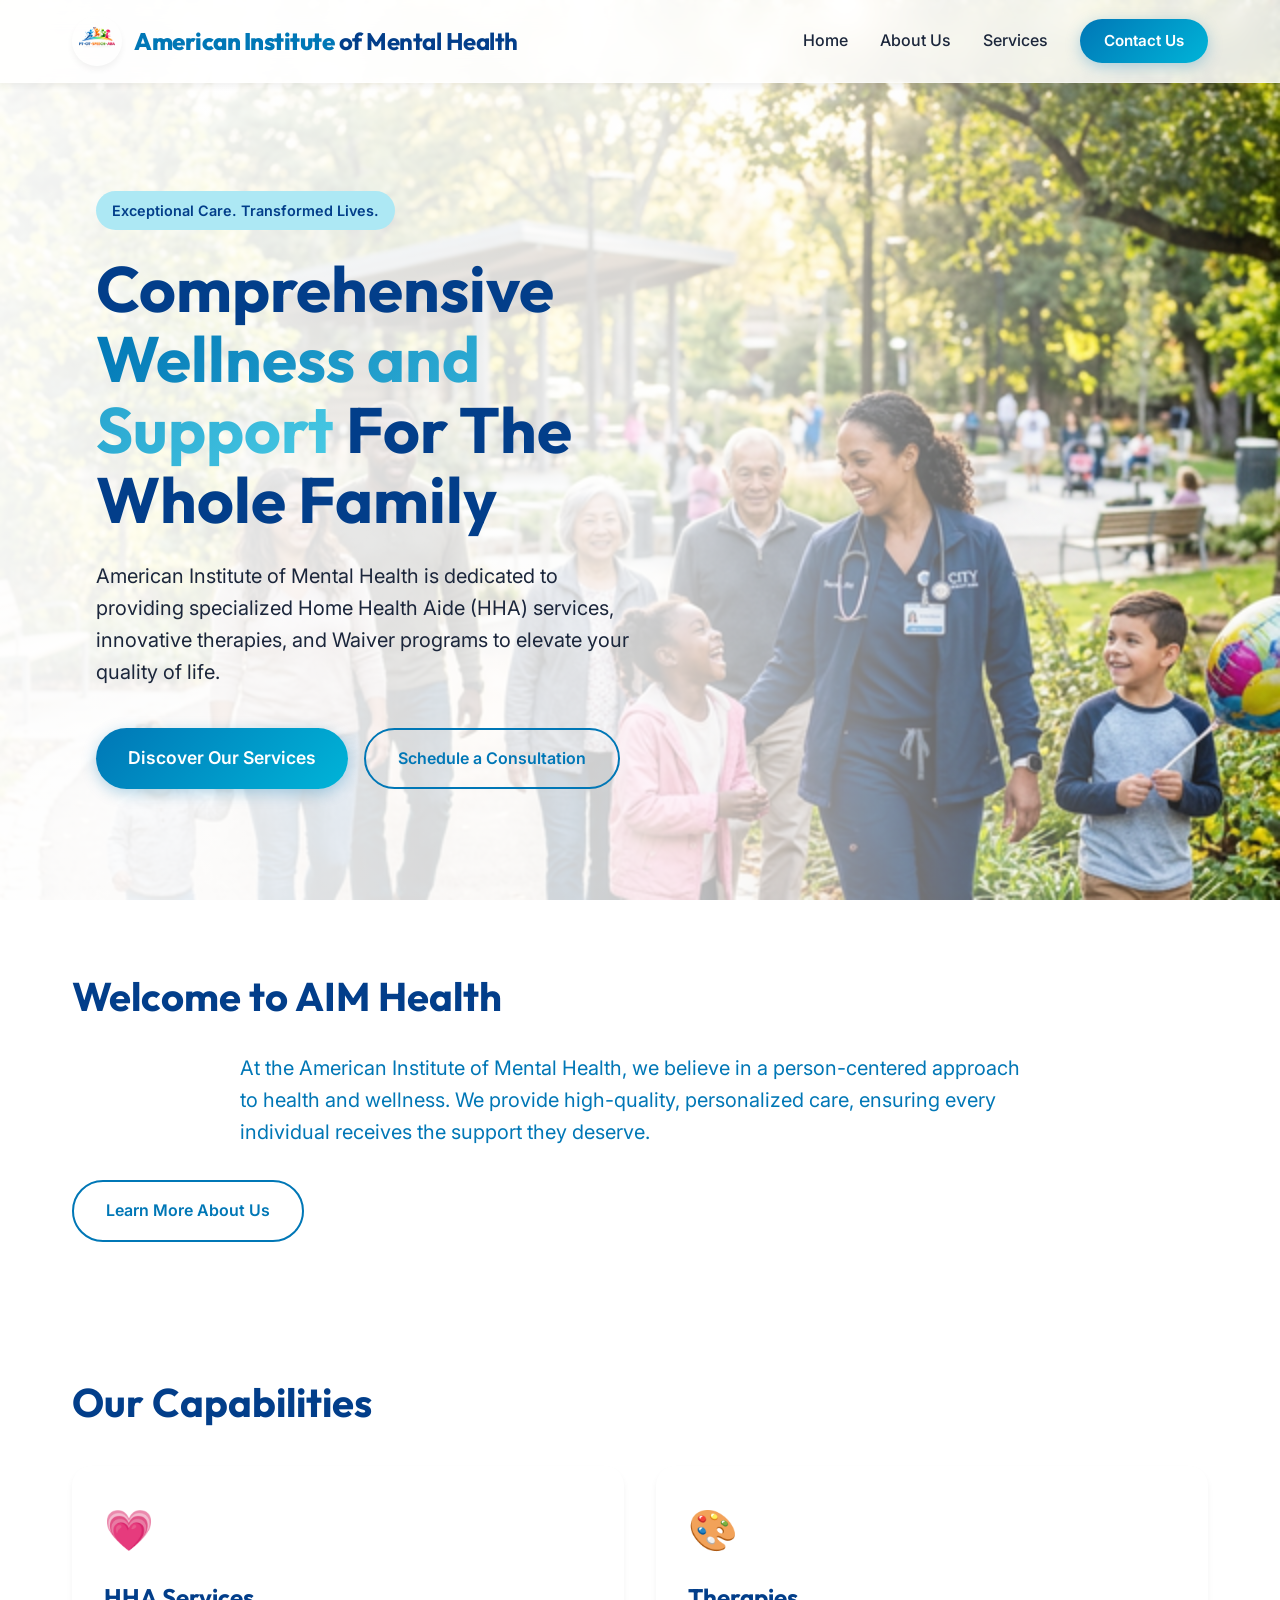
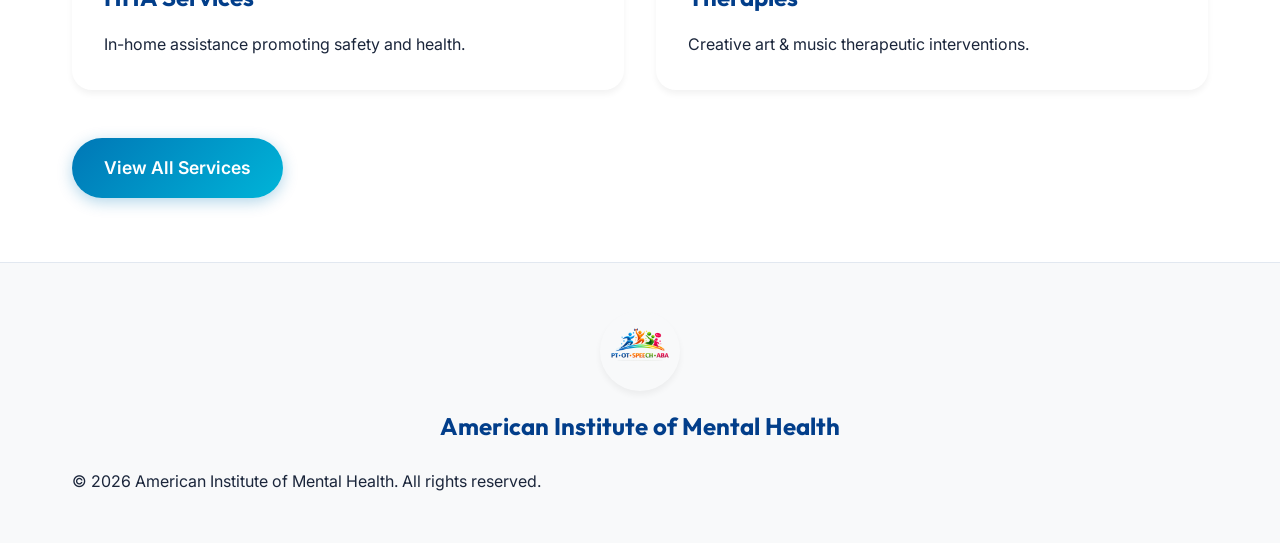
==== commit 5912a061: "Refactor entire application to multi-page format" ====
--- a/index.html
+++ b/index.html
@@ -30,10 +30,10 @@
             </div>
             
             <ul class="nav-menu" id="nav-menu">
-                <li><a href="#home" class="nav-link">Home</a></li>
-                <li><a href="#about" class="nav-link">About Us</a></li>
-                <li><a href="#services" class="nav-link">Services</a></li>
-                <li><a href="#contact" class="btn-primary-small block-mobile">Contact Us</a></li>
+                <li><a href="index.html" class="nav-link active">Home</a></li>
+                <li><a href="about.html" class="nav-link">About Us</a></li>
+                <li><a href="services.html" class="nav-link">Services</a></li>
+                <li><a href="contact.html" class="btn-primary-small block-mobile">Contact Us</a></li>
             </ul>
         </div>
     </nav>
@@ -50,150 +50,40 @@
             <h1>Comprehensive <span class="text-gradient">Wellness and Support</span> For The Whole Family</h1>
             <p>American Institute of Mental Health is dedicated to providing specialized Home Health Aide (HHA) services, innovative therapies, and Waiver programs to elevate your quality of life.</p>
             <div class="hero-buttons">
-                <a href="#services" class="btn-primary">Discover Our Services</a>
-                <a href="#contact" class="btn-secondary">Schedule a Consultation</a>
+                <a href="services.html" class="btn-primary">Discover Our Services</a>
+                <a href="contact.html" class="btn-secondary">Schedule a Consultation</a>
             </div>
         </div>
     </section>
 
-    <!-- About Section -->
-    <section id="about" class="about">
-        <div class="container animate-on-scroll fade-in">
-            <div class="about-grid">
-                <div class="about-text">
-                    <h2 class="section-title">Our Mission</h2>
-                    <p class="lead">At the <strong>American Institute of Mental Health</strong>, we believe in a person-centered approach to health and wellness.</p>
-                    <p>We provide high-quality, personalized care, ensuring that every child and adult receives the support, respect, and compassion they deserve in the comfort of their home and community.</p>
-                    
-                    <ul class="feature-list">
-                        <li>
-                            <div class="icon-box">✓</div>
-                            <span>Highly Trained & Empathetic Staff</span>
-                        </li>
-                        <li>
-                            <div class="icon-box">✓</div>
-                            <span>Evidence-Based Therapeutic Approaches</span>
-                        </li>
-                        <li>
-                            <div class="icon-box">✓</div>
-                            <span>Fully Individualized Care Plans</span>
-                        </li>
-                    </ul>
-                </div>
-                <div class="about-visual">
-                    <div class="glass-card premium-card">
-                        <h3>We Accept Medicaid</h3>
-                        <p>We facilitate access to our essential services to ensure that mental and physical health is a priority within everyone's reach.</p>
-                        <div class="gradient-line"></div>
-                    </div>
-                </div>
-            </div>
+    <!-- Introduction Section -->
+    <section class="about" style="padding: 4rem 0;">
+        <div class="container text-center animate-on-scroll fade-in">
+            <h2 class="section-title">Welcome to AIM Health</h2>
+            <p class="lead" style="max-width: 800px; margin: 0 auto 2rem;">At the American Institute of Mental Health, we believe in a person-centered approach to health and wellness. We provide high-quality, personalized care, ensuring every individual receives the support they deserve.</p>
+            <a href="about.html" class="btn-secondary">Learn More About Us</a>
         </div>
     </section>
 
-    <!-- Services Section -->
-    <section id="services" class="services">
-        <div class="container">
-            <div class="section-header animate-on-scroll slide-up">
-                <h2>Programs & Specialties</h2>
-                <p>Our services are designed to foster independence, holistic healing, and personal development, from childhood through adulthood.</p>
-            </div>
-
-            <div class="services-grid">
-                <!-- Service 1 -->
-                <div class="service-card animate-on-scroll slide-up" style="transition-delay: 0.1s;">
-                    <div class="service-image-container">
-                        <img src="assets/images/hha_companion_aim_health_1772994912987.png" alt="HHA Services" class="service-img">
-                    </div>
-                    <div class="service-content">
-                        <div class="service-icon">💗</div>
-                        <h3>HHA Services (Children & Adults)</h3>
-                        <p>Comprehensive in-home assistance that promotes safety, health, and daily comfort, provided by certified HHA professionals who understand your specific needs.</p>
-                    </div>
+    <!-- Quick Services Preview -->
+    <section class="services" style="padding: 4rem 0; background-color: var(--white);">
+        <div class="container text-center animate-on-scroll slide-up">
+            <h2 class="section-title">Our Capabilities</h2>
+            <div class="services-grid" style="margin-top: 2rem;">
+                <!-- Preview 1 -->
+                <div class="service-card" style="padding: 2rem;">
+                    <div class="service-icon">💗</div>
+                    <h3>HHA Services</h3>
+                    <p>In-home assistance promoting safety and health.</p>
                 </div>
-
-                <!-- Service 2 -->
-                <div class="service-card animate-on-scroll slide-up" style="transition-delay: 0.2s;">
-                    <div class="service-image-container">
-                        <img src="assets/images/therapy_aim_health_1772994847223.png" alt="Music and Art Therapy" class="service-img">
-                    </div>
-                    <div class="service-content">
-                        <div class="service-icon">🎨</div>
-                        <h3>Music and Art Therapies</h3>
-                        <p>Creative therapeutic interventions to improve mental, cognitive, and emotional health. Our art and music therapies facilitate expression and healing in a supportive environment.</p>
-                    </div>
-                </div>
-
-                <!-- Service 3 -->
-                <div class="service-card animate-on-scroll slide-up" style="transition-delay: 0.3s;">
-                    <div class="service-content single-content">
-                        <div class="service-icon">🌟</div>
-                        <h3>Waiver Program</h3>
-                        <p>Specialized assistance under Waiver programs, offering vital in-home and community support services to maintain the independence and quality of life for individuals with special needs.</p>
-                        <a href="#contact" class="btn-link">Learn More &rarr;</a>
-                    </div>
-                </div>
-
-                <!-- Service 4 -->
-                <div class="service-card animate-on-scroll slide-up" style="transition-delay: 0.4s;">
-                    <div class="service-content single-content">
-                        <div class="service-icon">🤝</div>
-                        <h3>Companionship (+21 Medicaid)</h3>
-                        <p>We offer dedicated companionship and personal assistance services for adults over 21 eligible for Medicaid. We encourage community integration and daily well-being.</p>
-                        <a href="#contact" class="btn-link">Learn More &rarr;</a>
-                    </div>
+                <!-- Preview 2 -->
+                <div class="service-card" style="padding: 2rem;">
+                    <div class="service-icon">🎨</div>
+                    <h3>Therapies</h3>
+                    <p>Creative art & music therapeutic interventions.</p>
                 </div>
             </div>
-        </div>
-    </section>
-
-    <!-- Call To Action/Contact Section -->
-    <section id="contact" class="contact">
-        <div class="container animate-on-scroll fade-in">
-            <div class="contact-box glass-panel">
-                <div class="contact-info">
-                    <h2>Take the First Step Towards Wellness</h2>
-                    <p>Contact our team today to discuss how the American Institute of Mental Health can support you and your loved ones.</p>
-                    
-                    <div class="info-item">
-                        <strong>📍 Address:</strong> Central Office
-                    </div>
-                    <div class="info-item">
-                        <strong>📞 Phone:</strong> (555) 123-4567
-                    </div>
-                    <div class="info-item">
-                        <strong>✉️ Email:</strong> info@americaninstituteofmentalhealth.com
-                    </div>
-                </div>
-                
-                <div class="contact-form-container">
-                    <form class="contact-form" id="contactForm" onsubmit="event.preventDefault();">
-                        <div class="form-group">
-                            <label for="name">Full Name</label>
-                            <input type="text" id="name" placeholder="Your Name" required>
-                        </div>
-                        <div class="form-group">
-                            <label for="email">Email Address</label>
-                            <input type="email" id="email" placeholder="you@email.com" required>
-                        </div>
-                        <div class="form-group">
-                            <label for="service">Service of Interest</label>
-                            <select id="service">
-                                <option>HHA (Children & Adults)</option>
-                                <option>Music and Art Therapies</option>
-                                <option>Waiver Program</option>
-                                <option>Companionship (+21 Medicaid)</option>
-                                <option>Other</option>
-                            </select>
-                        </div>
-                        <div class="form-group">
-                            <label for="message">Message</label>
-                            <textarea id="message" rows="4" placeholder="How can we help you?" required></textarea>
-                        </div>
-                        <button type="submit" class="btn-submit">Send Message</button>
-                    </form>
-                </div>
-            </div>
+            <a href="services.html" class="btn-primary" style="margin-top: 3rem;">View All Services</a>
         </div>
     </section>
 
--- a/css/style.css
+++ b/css/style.css
@@ -656,3 +656,25 @@
         padding: 2rem;
     }
 }
+
+/* Page Subheaders */
+.page-header {
+    margin-top: 80px; /* Offset for navbar */
+    padding: 6rem 0 4rem;
+    background: linear-gradient(135deg, var(--secondary) 0%, var(--primary) 100%);
+    color: var(--white);
+    text-align: center;
+}
+
+.page-header h1 {
+    color: var(--white);
+    font-size: 3.5rem;
+    margin-bottom: 1rem;
+}
+
+.page-header p {
+    font-size: 1.25rem;
+    color: var(--accent-light);
+    max-width: 600px;
+    margin: 0 auto;
+}
